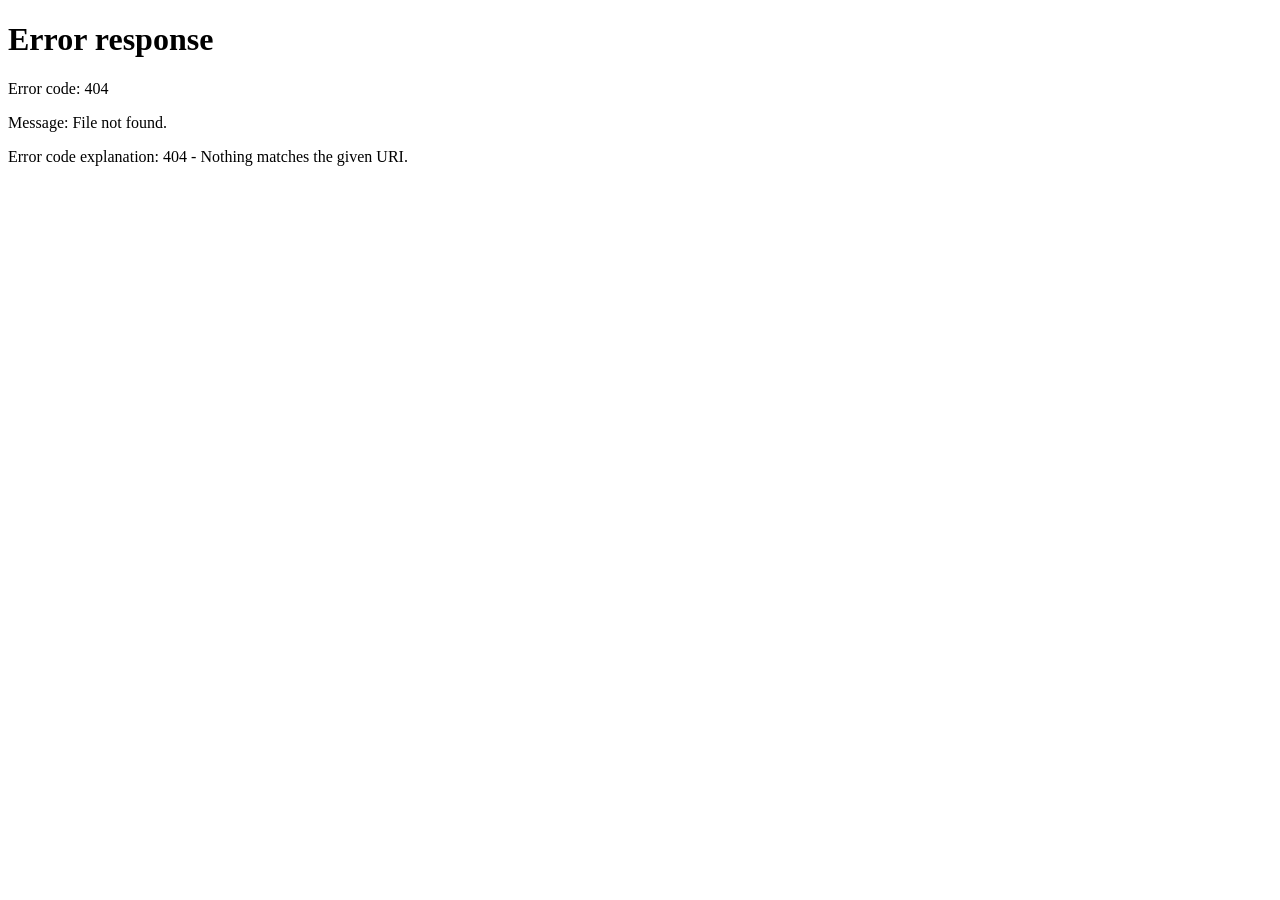
==== frontend/companies.html @ 8419b33c "feat: projeto inicial do sistema Help Desk" ====
<!DOCTYPE html>
<html lang="pt-BR">
<head>
  <meta charset="UTF-8"/>
  <meta name="viewport" content="width=device-width, initial-scale=1.0"/>
  <title>Empresas — Help Desk</title>
  <link rel="stylesheet" href="css/style.css"/>
</head>
<body>
<div class="layout">
  <aside class="sidebar">
    <div class="sidebar-header"><h1>🎫 Help Desk</h1><small>Sistema de Chamados</small></div>
    <nav class="sidebar-nav">
      <div class="nav-group-title">Menu</div>
      <a class="nav-item" data-page="dashboard" data-href="dashboard.html"><span class="icon">📊</span><span>Dashboard</span></a>
      <a class="nav-item" data-page="tickets" data-href="tickets.html"><span class="icon">🎫</span><span>Chamados</span></a>
      <a class="nav-item" data-page="new-ticket" data-href="new-ticket.html"><span class="icon">➕</span><span>Novo Chamado</span></a>
      <div class="nav-group-title">Gestão</div>
      <a class="nav-item" data-page="equipments" data-href="equipments.html"><span class="icon">🖥️</span><span>Equipamentos</span></a>
      <a class="nav-item" data-page="companies" data-href="companies.html"><span class="icon">🏢</span><span>Empresas</span></a>
      <a class="nav-item" data-admin-only data-page="users" data-href="users.html"><span class="icon">👥</span><span>Usuários</span></a>
    </nav>
    <div class="sidebar-footer">
      <div class="user-info">
        <div class="avatar" id="sidebar-avatar">?</div>
        <div class="user-details">
          <div class="user-name" id="sidebar-user-name">—</div>
          <div class="user-nivel" id="sidebar-user-nivel">—</div>
        </div>
      </div>
      <button class="btn-logout" id="btn-logout">Sair</button>
    </div>
  </aside>

  <div class="main-content">
    <header class="topbar">
      <span class="topbar-title">🏢 Empresas</span>
      <button class="btn btn-primary btn-sm" id="btn-nova" data-admin-only>➕ Nova Empresa</button>
    </header>
    <main class="page-body">
      <div class="card">
        <div id="loading" class="loading"><div class="spinner"></div> Carregando...</div>
        <div class="table-container">
          <table>
            <thead>
              <tr><th>Nome</th><th>CNPJ</th><th>Telefone</th><th>Email</th><th>Status</th></tr>
            </thead>
            <tbody id="companies-tbody">
              <tr><td colspan="5" class="text-center text-muted">Carregando...</td></tr>
            </tbody>
          </table>
        </div>
      </div>
    </main>
  </div>
</div>

<div class="modal-overlay hidden" id="modal-company">
  <div class="modal">
    <div class="modal-header">
      <span class="modal-title">🏢 Nova Empresa</span>
      <button class="btn-icon" onclick="closeModal('modal-company')">✕</button>
    </div>
    <div class="modal-body">
      <div id="modal-alert"></div>
      <div class="form-group"><label>Nome *</label><input type="text" id="co-nome" placeholder="Razão social"/></div>
      <div class="form-row">
        <div class="form-group"><label>CNPJ</label><input type="text" id="co-cnpj" placeholder="00.000.000/0001-00"/></div>
        <div class="form-group"><label>Telefone</label><input type="text" id="co-tel" placeholder="(11) 9999-0000"/></div>
      </div>
      <div class="form-group"><label>Email</label><input type="email" id="co-email" placeholder="contato@empresa.com"/></div>
      <div class="form-group"><label>Endereço</label><input type="text" id="co-end" placeholder="Rua, número, cidade"/></div>
    </div>
    <div class="modal-footer">
      <button class="btn btn-outline" onclick="closeModal('modal-company')">Cancelar</button>
      <button class="btn btn-primary" id="btn-salvar-co">Salvar</button>
    </div>
  </div>
</div>

<div id="toast-container"></div>
<script src="js/api.js"></script>
<script src="js/utils.js"></script>
<script>
  requireAuth();
  initSidebar("companies");

  async function load() {
    try {
      const companies = await Companies.list();
      const tbody = document.getElementById("companies-tbody");
      if (!companies.length) {
        tbody.innerHTML = `<tr><td colspan="5" class="text-center text-muted">Nenhuma empresa cadastrada.</td></tr>`;
      } else {
        tbody.innerHTML = companies.map(c => `
          <tr>
            <td><strong>${c.nome}</strong></td>
            <td>${c.cnpj || "—"}</td>
            <td>${c.telefone || "—"}</td>
            <td>${c.email || "—"}</td>
            <td>${c.ativo ? '<span class="badge badge-resolvido">Ativa</span>' : '<span class="badge badge-fechado">Inativa</span>'}</td>
          </tr>`).join("");
      }
    } catch (err) {
      showToast("Erro: " + err.message, "error");
    } finally {
      document.getElementById("loading").classList.add("hidden");
    }
  }

  document.getElementById("btn-nova").addEventListener("click", () => openModal("modal-company"));
  document.getElementById("btn-salvar-co").addEventListener("click", async () => {
    const nome = document.getElementById("co-nome").value.trim();
    if (!nome) { showToast("Nome é obrigatório.", "error"); return; }
    try {
      await Companies.create({
        nome,
        cnpj: document.getElementById("co-cnpj").value || null,
        telefone: document.getElementById("co-tel").value || null,
        email: document.getElementById("co-email").value || null,
        endereco: document.getElementById("co-end").value || null,
      });
      closeModal("modal-company");
      showToast("Empresa cadastrada!", "success");
      load();
    } catch (err) {
      document.getElementById("modal-alert").innerHTML = `<div class="alert alert-error">${err.message}</div>`;
    }
  });

  load();
</script>
</body>
</html>
---- frontend/css/style.css ----
/* =============================================================
   HELP DESK SYSTEM — Estilos Globais
   Paleta: Azul corporativo + cinzas neutros
   ============================================================= */

/* Reset e variáveis CSS */
:root {
  --primary:       #1a73e8;
  --primary-dark:  #1557b0;
  --primary-light: #e8f0fe;
  --secondary:     #34a853;
  --danger:        #ea4335;
  --warning:       #fbbc04;
  --info:          #4285f4;

  --bg:            #f1f3f4;
  --card:          #ffffff;
  --border:        #dadce0;
  --text:          #202124;
  --text-muted:    #5f6368;
  --sidebar-bg:    #1a237e;
  --sidebar-text:  #c5cae9;
  --sidebar-hover: rgba(255,255,255,0.1);

  --radius:        8px;
  --shadow:        0 1px 3px rgba(0,0,0,.12), 0 1px 2px rgba(0,0,0,.10);
  --shadow-md:     0 4px 6px rgba(0,0,0,.1);
  --transition:    .2s ease;
}

*, *::before, *::after { box-sizing: border-box; margin: 0; padding: 0; }

body {
  font-family: 'Segoe UI', Roboto, Arial, sans-serif;
  background: var(--bg);
  color: var(--text);
  font-size: 14px;
  line-height: 1.5;
}

a { text-decoration: none; color: inherit; }

/* =============================================================
   LAYOUT PRINCIPAL (Sidebar + Conteúdo)
   ============================================================= */

.layout {
  display: flex;
  min-height: 100vh;
}

/* SIDEBAR */
.sidebar {
  width: 240px;
  background: var(--sidebar-bg);
  color: var(--sidebar-text);
  display: flex;
  flex-direction: column;
  position: fixed;
  top: 0; left: 0;
  height: 100vh;
  z-index: 100;
  transition: width var(--transition);
}

.sidebar-header {
  padding: 20px 16px;
  border-bottom: 1px solid rgba(255,255,255,0.1);
}

.sidebar-header h1 {
  font-size: 16px;
  font-weight: 700;
  color: #fff;
  line-height: 1.2;
}

.sidebar-header small {
  font-size: 11px;
  opacity: 0.7;
}

.sidebar-nav {
  flex: 1;
  padding: 12px 0;
  overflow-y: auto;
}

.nav-group-title {
  font-size: 11px;
  text-transform: uppercase;
  letter-spacing: .08em;
  opacity: 0.5;
  padding: 16px 16px 4px;
}

.nav-item {
  display: flex;
  align-items: center;
  gap: 10px;
  padding: 10px 16px;
  color: var(--sidebar-text);
  cursor: pointer;
  border-radius: 0 24px 24px 0;
  margin-right: 8px;
  transition: background var(--transition);
  font-size: 14px;
}

.nav-item:hover { background: var(--sidebar-hover); }
.nav-item.active { background: rgba(255,255,255,0.15); color: #fff; font-weight: 600; }

.nav-item .icon { font-size: 18px; width: 24px; text-align: center; }

.sidebar-footer {
  padding: 16px;
  border-top: 1px solid rgba(255,255,255,0.1);
}

.user-info {
  display: flex;
  align-items: center;
  gap: 10px;
  margin-bottom: 10px;
}

.avatar {
  width: 36px; height: 36px;
  background: var(--primary);
  border-radius: 50%;
  display: flex; align-items: center; justify-content: center;
  font-weight: 700; color: #fff; font-size: 14px;
}

.user-details { flex: 1; overflow: hidden; }
.user-name { font-size: 13px; color: #fff; font-weight: 600; white-space: nowrap; overflow: hidden; text-overflow: ellipsis; }
.user-nivel { font-size: 11px; opacity: 0.6; }

.btn-logout {
  width: 100%; padding: 8px; border: 1px solid rgba(255,255,255,0.2);
  background: transparent; color: var(--sidebar-text);
  border-radius: var(--radius); cursor: pointer; font-size: 13px;
  transition: background var(--transition);
}
.btn-logout:hover { background: rgba(255,255,255,0.1); }

/* CONTEÚDO PRINCIPAL */
.main-content {
  margin-left: 240px;
  flex: 1;
  display: flex;
  flex-direction: column;
}

.topbar {
  background: var(--card);
  border-bottom: 1px solid var(--border);
  padding: 0 24px;
  height: 56px;
  display: flex;
  align-items: center;
  justify-content: space-between;
  position: sticky;
  top: 0;
  z-index: 50;
  box-shadow: var(--shadow);
}

.topbar-title { font-size: 18px; font-weight: 600; }

.page-body {
  padding: 24px;
  flex: 1;
}

/* =============================================================
   CARDS
   ============================================================= */

.card {
  background: var(--card);
  border-radius: var(--radius);
  box-shadow: var(--shadow);
  padding: 20px;
  margin-bottom: 20px;
}

.card-header {
  display: flex;
  align-items: center;
  justify-content: space-between;
  margin-bottom: 16px;
  padding-bottom: 12px;
  border-bottom: 1px solid var(--border);
}

.card-title { font-size: 16px; font-weight: 600; }

/* =============================================================
   STATS CARDS (Dashboard)
   ============================================================= */

.stats-grid {
  display: grid;
  grid-template-columns: repeat(auto-fit, minmax(180px, 1fr));
  gap: 16px;
  margin-bottom: 24px;
}

.stat-card {
  background: var(--card);
  border-radius: var(--radius);
  padding: 20px;
  box-shadow: var(--shadow);
  display: flex;
  align-items: center;
  gap: 16px;
}

.stat-icon {
  width: 48px; height: 48px;
  border-radius: 12px;
  display: flex; align-items: center; justify-content: center;
  font-size: 24px;
  flex-shrink: 0;
}

.stat-icon.blue   { background: #e8f0fe; }
.stat-icon.green  { background: #e6f4ea; }
.stat-icon.red    { background: #fce8e6; }
.stat-icon.yellow { background: #fef7e0; }

.stat-value { font-size: 28px; font-weight: 700; line-height: 1; }
.stat-label { font-size: 12px; color: var(--text-muted); margin-top: 4px; }

/* =============================================================
   TABELAS
   ============================================================= */

.table-container { overflow-x: auto; }

table {
  width: 100%;
  border-collapse: collapse;
  font-size: 13px;
}

th {
  text-align: left;
  padding: 10px 12px;
  background: var(--bg);
  font-weight: 600;
  color: var(--text-muted);
  text-transform: uppercase;
  font-size: 11px;
  letter-spacing: .05em;
  border-bottom: 2px solid var(--border);
}

td {
  padding: 12px;
  border-bottom: 1px solid var(--border);
  vertical-align: middle;
}

tr:hover td { background: #f8f9fa; }
tr:last-child td { border-bottom: none; }

/* =============================================================
   BADGES (Status e Prioridade)
   ============================================================= */

.badge {
  display: inline-flex;
  align-items: center;
  padding: 3px 10px;
  border-radius: 99px;
  font-size: 11px;
  font-weight: 600;
  text-transform: uppercase;
  letter-spacing: .04em;
  white-space: nowrap;
}

/* Status */
.badge-aberto             { background: #e3f2fd; color: #1565c0; }
.badge-em_analise         { background: #fff3e0; color: #e65100; }
.badge-em_atendimento     { background: #e8f5e9; color: #2e7d32; }
.badge-aguardando_cliente { background: #fce4ec; color: #c62828; }
.badge-resolvido          { background: #e8f5e9; color: #1b5e20; }
.badge-fechado            { background: #f3e5f5; color: #4a148c; }

/* Prioridade */
.badge-baixa   { background: #e8f5e9; color: #388e3c; }
.badge-media   { background: #e3f2fd; color: #1976d2; }
.badge-alta    { background: #fff3e0; color: #f57c00; }
.badge-critica { background: #ffebee; color: #c62828; }

/* Nível */
.badge-n1    { background: #e0f2f1; color: #00695c; }
.badge-n2    { background: #ede7f6; color: #4527a0; }
.badge-n3    { background: #fbe9e7; color: #bf360c; }
.badge-admin { background: #263238; color: #eceff1; }

/* =============================================================
   BOTÕES
   ============================================================= */

.btn {
  display: inline-flex;
  align-items: center;
  gap: 6px;
  padding: 8px 16px;
  border-radius: var(--radius);
  border: none;
  cursor: pointer;
  font-size: 13px;
  font-weight: 600;
  transition: all var(--transition);
  white-space: nowrap;
}

.btn-primary { background: var(--primary); color: #fff; }
.btn-primary:hover { background: var(--primary-dark); }

.btn-success { background: var(--secondary); color: #fff; }
.btn-success:hover { background: #2d8f47; }

.btn-danger { background: var(--danger); color: #fff; }
.btn-danger:hover { background: #c5221f; }

.btn-outline {
  background: transparent;
  border: 1px solid var(--border);
  color: var(--text);
}
.btn-outline:hover { background: var(--bg); }

.btn-sm { padding: 5px 10px; font-size: 12px; }

.btn-icon {
  padding: 6px;
  border-radius: var(--radius);
  background: transparent;
  border: none;
  cursor: pointer;
  color: var(--text-muted);
  transition: all var(--transition);
  font-size: 16px;
}
.btn-icon:hover { background: var(--bg); color: var(--text); }

/* =============================================================
   FORMULÁRIOS
   ============================================================= */

.form-group { margin-bottom: 16px; }

label {
  display: block;
  font-size: 13px;
  font-weight: 600;
  color: var(--text-muted);
  margin-bottom: 6px;
}

input[type="text"],
input[type="email"],
input[type="password"],
select,
textarea {
  width: 100%;
  padding: 10px 12px;
  border: 1px solid var(--border);
  border-radius: var(--radius);
  font-size: 14px;
  color: var(--text);
  background: #fff;
  transition: border-color var(--transition), box-shadow var(--transition);
  font-family: inherit;
}

input:focus, select:focus, textarea:focus {
  outline: none;
  border-color: var(--primary);
  box-shadow: 0 0 0 3px rgba(26, 115, 232, 0.15);
}

textarea { resize: vertical; min-height: 100px; }

.form-row {
  display: grid;
  grid-template-columns: 1fr 1fr;
  gap: 16px;
}

.form-actions {
  display: flex;
  gap: 10px;
  justify-content: flex-end;
  padding-top: 16px;
  margin-top: 16px;
  border-top: 1px solid var(--border);
}

/* =============================================================
   ALERTAS / TOAST
   ============================================================= */

.alert {
  padding: 12px 16px;
  border-radius: var(--radius);
  margin-bottom: 16px;
  font-size: 13px;
  display: flex;
  align-items: center;
  gap: 10px;
}

.alert-error   { background: #fce8e6; color: #c5221f; border-left: 4px solid #ea4335; }
.alert-success { background: #e6f4ea; color: #137333; border-left: 4px solid #34a853; }
.alert-info    { background: var(--primary-light); color: #174ea6; border-left: 4px solid var(--primary); }
.alert-warning { background: #fef7e0; color: #7d5700; border-left: 4px solid var(--warning); }

/* Toast notifications */
#toast-container {
  position: fixed;
  bottom: 24px;
  right: 24px;
  z-index: 9999;
  display: flex;
  flex-direction: column;
  gap: 10px;
}

.toast {
  padding: 12px 20px;
  border-radius: var(--radius);
  box-shadow: var(--shadow-md);
  font-size: 13px;
  font-weight: 600;
  min-width: 260px;
  animation: slideIn .3s ease;
}

.toast-success { background: #34a853; color: #fff; }
.toast-error   { background: #ea4335; color: #fff; }
.toast-info    { background: var(--primary); color: #fff; }

@keyframes slideIn {
  from { transform: translateX(100%); opacity: 0; }
  to   { transform: translateX(0); opacity: 1; }
}

/* =============================================================
   HISTÓRICO DE CHAMADO
   ============================================================= */

.timeline { position: relative; padding-left: 24px; }

.timeline::before {
  content: '';
  position: absolute;
  left: 9px; top: 0; bottom: 0;
  width: 2px;
  background: var(--border);
}

.timeline-item {
  position: relative;
  margin-bottom: 20px;
}

.timeline-dot {
  position: absolute;
  left: -24px;
  top: 4px;
  width: 14px; height: 14px;
  border-radius: 50%;
  background: var(--primary);
  border: 2px solid #fff;
  box-shadow: 0 0 0 2px var(--primary);
}

.timeline-header {
  display: flex;
  align-items: baseline;
  gap: 8px;
  margin-bottom: 4px;
}

.timeline-user { font-weight: 700; font-size: 13px; }
.timeline-action { color: var(--text-muted); font-size: 12px; }
.timeline-date { font-size: 11px; color: var(--text-muted); margin-left: auto; }

.timeline-body {
  background: var(--bg);
  border-radius: var(--radius);
  padding: 10px 12px;
  font-size: 13px;
  color: var(--text);
}

/* =============================================================
   MODAL
   ============================================================= */

.modal-overlay {
  position: fixed; inset: 0;
  background: rgba(0,0,0,0.4);
  display: flex; align-items: center; justify-content: center;
  z-index: 200;
  padding: 20px;
}

.modal {
  background: #fff;
  border-radius: var(--radius);
  box-shadow: 0 20px 40px rgba(0,0,0,0.2);
  width: 100%;
  max-width: 560px;
  max-height: 90vh;
  overflow-y: auto;
}

.modal-header {
  display: flex;
  align-items: center;
  justify-content: space-between;
  padding: 20px 24px 16px;
  border-bottom: 1px solid var(--border);
}

.modal-title { font-size: 17px; font-weight: 700; }

.modal-body { padding: 20px 24px; }

.modal-footer {
  padding: 16px 24px 20px;
  border-top: 1px solid var(--border);
  display: flex;
  gap: 10px;
  justify-content: flex-end;
}

/* =============================================================
   PÁGINA DE LOGIN
   ============================================================= */

.login-page {
  min-height: 100vh;
  background: linear-gradient(135deg, #1a237e 0%, #1a73e8 100%);
  display: flex;
  align-items: center;
  justify-content: center;
  padding: 20px;
}

.login-card {
  background: #fff;
  border-radius: 16px;
  padding: 40px;
  width: 100%;
  max-width: 400px;
  box-shadow: 0 20px 60px rgba(0,0,0,0.3);
}

.login-logo {
  text-align: center;
  margin-bottom: 32px;
}

.login-logo .icon { font-size: 48px; }
.login-logo h1 { font-size: 22px; font-weight: 700; margin-top: 8px; }
.login-logo p { color: var(--text-muted); font-size: 13px; }

/* =============================================================
   UTILITÁRIOS
   ============================================================= */

.hidden { display: none !important; }
.text-muted { color: var(--text-muted); }
.text-center { text-align: center; }
.text-right { text-align: right; }
.mt-1 { margin-top: 8px; }
.mt-2 { margin-top: 16px; }
.mt-3 { margin-top: 24px; }
.mb-1 { margin-bottom: 8px; }
.mb-2 { margin-bottom: 16px; }
.gap-2 { gap: 16px; }
.flex { display: flex; align-items: center; }
.flex-between { display: flex; align-items: center; justify-content: space-between; }
.flex-wrap { flex-wrap: wrap; }
.w-100 { width: 100%; }

.loading {
  display: flex;
  align-items: center;
  justify-content: center;
  padding: 40px;
  color: var(--text-muted);
  font-size: 14px;
  gap: 10px;
}

.spinner {
  width: 20px; height: 20px;
  border: 2px solid var(--border);
  border-top-color: var(--primary);
  border-radius: 50%;
  animation: spin .7s linear infinite;
}

@keyframes spin { to { transform: rotate(360deg); } }

/* Priority indicator line */
.ticket-row-critica td:first-child { border-left: 4px solid var(--danger); }
.ticket-row-alta td:first-child { border-left: 4px solid var(--warning); }
.ticket-row-media td:first-child { border-left: 4px solid var(--primary); }
.ticket-row-baixa td:first-child { border-left: 4px solid var(--secondary); }

/* Responsive */
@media (max-width: 768px) {
  .sidebar { width: 60px; }
  .sidebar-header h1, .nav-item span, .user-details { display: none; }
  .main-content { margin-left: 60px; }
  .stats-grid { grid-template-columns: 1fr 1fr; }
  .form-row { grid-template-columns: 1fr; }
}
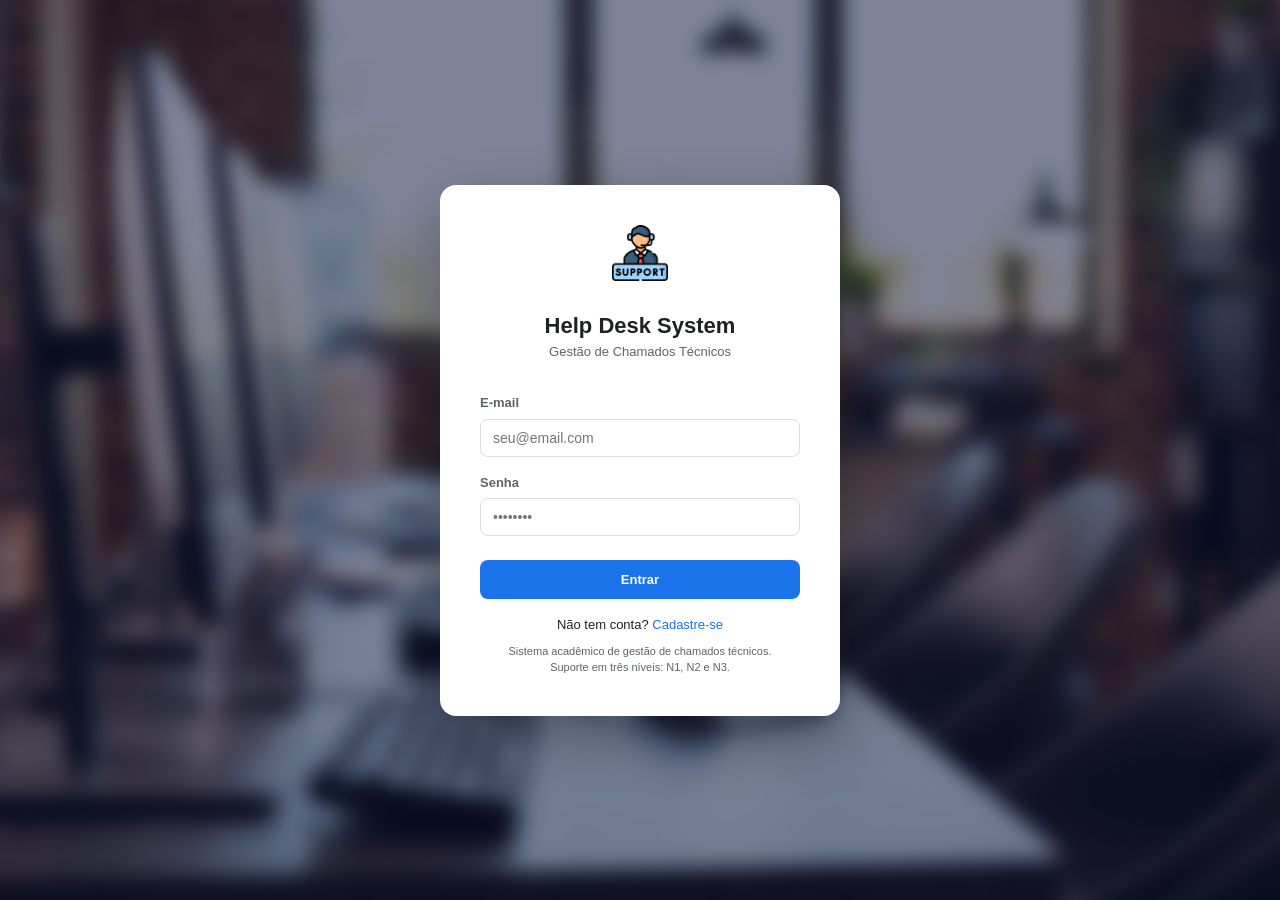
==== commit 98384aef: "feat: icone na sidebar, upload de fotos, background blur e edicao de usuarios" ====
--- a/frontend/companies.html
+++ b/frontend/companies.html
@@ -4,12 +4,13 @@
   <meta charset="UTF-8"/>
   <meta name="viewport" content="width=device-width, initial-scale=1.0"/>
   <title>Empresas — Help Desk</title>
+  <link rel="icon" href="img/help-desk.png" />
   <link rel="stylesheet" href="css/style.css"/>
 </head>
 <body>
 <div class="layout">
   <aside class="sidebar">
-    <div class="sidebar-header"><h1>🎫 Help Desk</h1><small>Sistema de Chamados</small></div>
+    <div class="sidebar-header"><h1><img src="img/help-desk.png" alt="" style="width:20px;height:20px;object-fit:contain;vertical-align:middle;margin-right:6px;">Help Desk</h1><small>Sistema de Chamados</small></div>
     <nav class="sidebar-nav">
       <div class="nav-group-title">Menu</div>
       <a class="nav-item" data-page="dashboard" data-href="dashboard.html"><span class="icon">📊</span><span>Dashboard</span></a>
--- a/frontend/css/style.css
+++ b/frontend/css/style.css
@@ -549,11 +549,38 @@
 
 .login-page {
   min-height: 100vh;
-  background: linear-gradient(135deg, #1a237e 0%, #1a73e8 100%);
+  position: relative;
   display: flex;
   align-items: center;
   justify-content: center;
   padding: 20px;
+  overflow: hidden;
+}
+
+/* Imagem de fundo com blur */
+.login-page::before {
+  content: '';
+  position: fixed;
+  inset: -30px;
+  background-image: url("../img/background helpdesk.jpg");
+  background-size: cover;
+  background-position: center;
+  filter: blur(10px);
+  z-index: 0;
+}
+
+/* Overlay escuro semi-transparente */
+.login-page::after {
+  content: '';
+  position: fixed;
+  inset: 0;
+  background: rgba(10, 20, 60, 0.50);
+  z-index: 1;
+}
+
+.login-page .login-card {
+  position: relative;
+  z-index: 2;
 }
 
 .login-card {
@@ -571,6 +598,7 @@
 }
 
 .login-logo .icon { font-size: 48px; }
+.login-logo .icon img { width: 56px; height: 56px; object-fit: contain; }
 .login-logo h1 { font-size: 22px; font-weight: 700; margin-top: 8px; }
 .login-logo p { color: var(--text-muted); font-size: 13px; }
 
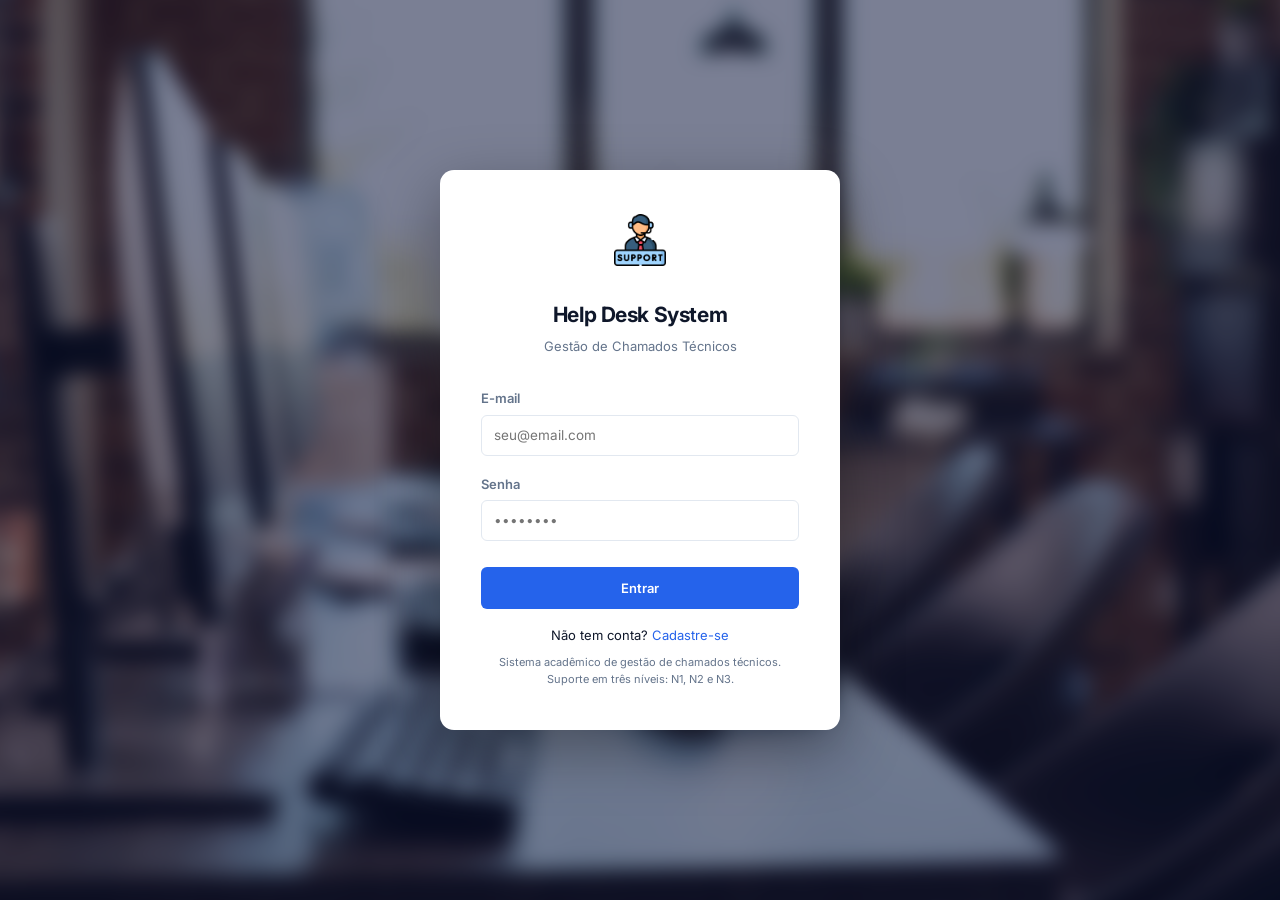
==== commit 4e9e2caa: "feat: kanban, SLA visual, notas internas, tempo de resolucao v1.4.0" ====
--- a/frontend/companies.html
+++ b/frontend/companies.html
@@ -15,11 +15,13 @@
       <div class="nav-group-title">Menu</div>
       <a class="nav-item" data-page="dashboard" data-href="dashboard.html"><span class="icon">📊</span><span>Dashboard</span></a>
       <a class="nav-item" data-page="tickets" data-href="tickets.html"><span class="icon">🎫</span><span>Chamados</span></a>
+      <a class="nav-item" data-page="kanban" data-href="kanban.html"><span class="icon">📋</span><span>Kanban</span></a>
       <a class="nav-item" data-page="new-ticket" data-href="new-ticket.html"><span class="icon">➕</span><span>Novo Chamado</span></a>
       <div class="nav-group-title">Gestão</div>
       <a class="nav-item" data-page="equipments" data-href="equipments.html"><span class="icon">🖥️</span><span>Equipamentos</span></a>
       <a class="nav-item" data-page="companies" data-href="companies.html"><span class="icon">🏢</span><span>Empresas</span></a>
       <a class="nav-item" data-admin-only data-page="users" data-href="users.html"><span class="icon">👥</span><span>Usuários</span></a>
+      <a class="nav-item" data-admin-only data-page="relatorios" data-href="relatorios.html"><span class="icon">📈</span><span>Relatórios</span></a>
     </nav>
     <div class="sidebar-footer">
       <div class="user-info">
@@ -44,7 +46,7 @@
         <div class="table-container">
           <table>
             <thead>
-              <tr><th>Nome</th><th>CNPJ</th><th>Telefone</th><th>Email</th><th>Status</th></tr>
+              <tr><th>Nome</th><th>CNPJ</th><th>Telefone</th><th>Email</th><th>Status</th><th></th></tr>
             </thead>
             <tbody id="companies-tbody">
               <tr><td colspan="5" class="text-center text-muted">Carregando...</td></tr>
@@ -93,6 +95,7 @@
       if (!companies.length) {
         tbody.innerHTML = `<tr><td colspan="5" class="text-center text-muted">Nenhuma empresa cadastrada.</td></tr>`;
       } else {
+        const isAdmin = getUser()?.nivel_suporte === "ADMIN";
         tbody.innerHTML = companies.map(c => `
           <tr>
             <td><strong>${c.nome}</strong></td>
@@ -100,6 +103,7 @@
             <td>${c.telefone || "—"}</td>
             <td>${c.email || "—"}</td>
             <td>${c.ativo ? '<span class="badge badge-resolvido">Ativa</span>' : '<span class="badge badge-fechado">Inativa</span>'}</td>
+            <td>${isAdmin ? `<button class="btn btn-sm" style="background:#fef2f2;color:#dc2626;border:1px solid #fecaca;" onclick="confirmarExclusao(${c.id}, '${c.nome.replace(/'/g,"\\'")}')">🗑️ Excluir</button>` : ''}</td>
           </tr>`).join("");
       }
     } catch (err) {
@@ -108,6 +112,13 @@
       document.getElementById("loading").classList.add("hidden");
     }
   }
+
+  window.confirmarExclusao = function(id, nome) {
+    if (!confirm(`Deseja excluir a empresa "${nome}"?`)) return;
+    Companies.delete(id)
+      .then(() => { showToast("Empresa excluída!", "success"); load(); })
+      .catch(err => showToast("Erro: " + err.message, "error"));
+  };
 
   document.getElementById("btn-nova").addEventListener("click", () => openModal("modal-company"));
   document.getElementById("btn-salvar-co").addEventListener("click", async () => {
--- a/frontend/css/style.css
+++ b/frontend/css/style.css
@@ -1,47 +1,54 @@
 /* =============================================================
-   HELP DESK SYSTEM — Estilos Globais
-   Paleta: Azul corporativo + cinzas neutros
-   ============================================================= */
-
-/* Reset e variáveis CSS */
+   HELP DESK SYSTEM — Estilos Globais v2.0
+   Design: Moderno, minimalista, padrão SaaS
+   Fonte: Inter (Google Fonts)
+   ============================================================= */
+
+@import url('https://fonts.googleapis.com/css2?family=Inter:wght@400;500;600;700&display=swap');
+
+/* ── Variáveis ────────────────────────────────────────────── */
 :root {
-  --primary:       #1a73e8;
-  --primary-dark:  #1557b0;
-  --primary-light: #e8f0fe;
-  --secondary:     #34a853;
-  --danger:        #ea4335;
-  --warning:       #fbbc04;
-  --info:          #4285f4;
-
-  --bg:            #f1f3f4;
-  --card:          #ffffff;
-  --border:        #dadce0;
-  --text:          #202124;
-  --text-muted:    #5f6368;
-  --sidebar-bg:    #1a237e;
-  --sidebar-text:  #c5cae9;
-  --sidebar-hover: rgba(255,255,255,0.1);
-
-  --radius:        8px;
-  --shadow:        0 1px 3px rgba(0,0,0,.12), 0 1px 2px rgba(0,0,0,.10);
-  --shadow-md:     0 4px 6px rgba(0,0,0,.1);
-  --transition:    .2s ease;
+  --primary:        #2563eb;
+  --primary-dark:   #1d4ed8;
+  --primary-light:  #eff6ff;
+  --secondary:      #16a34a;
+  --danger:         #dc2626;
+  --warning:        #d97706;
+  --info:           #0ea5e9;
+
+  --bg:             #f8fafc;
+  --card:           #ffffff;
+  --border:         #e2e8f0;
+  --text:           #0f172a;
+  --text-muted:     #64748b;
+  --sidebar-bg:     #0f172a;
+  --sidebar-text:   #94a3b8;
+  --sidebar-hover:  rgba(255,255,255,0.07);
+  --sidebar-active: rgba(255,255,255,0.12);
+
+  --radius:         10px;
+  --radius-sm:      6px;
+  --shadow:         0 1px 3px rgba(0,0,0,0.07), 0 1px 2px rgba(0,0,0,0.05);
+  --shadow-md:      0 4px 12px rgba(0,0,0,0.1);
+  --shadow-lg:      0 10px 30px rgba(0,0,0,0.15);
+  --transition:     .18s ease;
 }
 
 *, *::before, *::after { box-sizing: border-box; margin: 0; padding: 0; }
 
 body {
-  font-family: 'Segoe UI', Roboto, Arial, sans-serif;
+  font-family: 'Inter', 'Segoe UI', system-ui, sans-serif;
   background: var(--bg);
   color: var(--text);
   font-size: 14px;
-  line-height: 1.5;
+  line-height: 1.6;
+  -webkit-font-smoothing: antialiased;
 }
 
 a { text-decoration: none; color: inherit; }
 
 /* =============================================================
-   LAYOUT PRINCIPAL (Sidebar + Conteúdo)
+   LAYOUT
    ============================================================= */
 
 .layout {
@@ -49,7 +56,7 @@
   min-height: 100vh;
 }
 
-/* SIDEBAR */
+/* ── Sidebar ────────────────────────────────────────────────── */
 .sidebar {
   width: 240px;
   background: var(--sidebar-bg);
@@ -60,61 +67,84 @@
   top: 0; left: 0;
   height: 100vh;
   z-index: 100;
-  transition: width var(--transition);
 }
 
 .sidebar-header {
-  padding: 20px 16px;
-  border-bottom: 1px solid rgba(255,255,255,0.1);
+  padding: 22px 18px 18px;
+  border-bottom: 1px solid rgba(255,255,255,0.07);
 }
 
 .sidebar-header h1 {
-  font-size: 16px;
+  font-size: 15px;
   font-weight: 700;
-  color: #fff;
-  line-height: 1.2;
+  color: #f1f5f9;
+  line-height: 1.3;
+  letter-spacing: -0.01em;
 }
 
 .sidebar-header small {
   font-size: 11px;
-  opacity: 0.7;
+  opacity: 0.45;
+  letter-spacing: 0.02em;
 }
 
 .sidebar-nav {
   flex: 1;
-  padding: 12px 0;
+  padding: 10px 0;
   overflow-y: auto;
 }
 
+.sidebar-nav::-webkit-scrollbar { width: 4px; }
+.sidebar-nav::-webkit-scrollbar-track { background: transparent; }
+.sidebar-nav::-webkit-scrollbar-thumb { background: rgba(255,255,255,0.1); border-radius: 99px; }
+
 .nav-group-title {
-  font-size: 11px;
+  font-size: 10px;
+  font-weight: 600;
   text-transform: uppercase;
-  letter-spacing: .08em;
-  opacity: 0.5;
-  padding: 16px 16px 4px;
+  letter-spacing: .1em;
+  opacity: 0.35;
+  padding: 18px 18px 6px;
 }
 
 .nav-item {
   display: flex;
   align-items: center;
   gap: 10px;
-  padding: 10px 16px;
+  padding: 9px 18px;
   color: var(--sidebar-text);
   cursor: pointer;
-  border-radius: 0 24px 24px 0;
-  margin-right: 8px;
-  transition: background var(--transition);
-  font-size: 14px;
-}
-
-.nav-item:hover { background: var(--sidebar-hover); }
-.nav-item.active { background: rgba(255,255,255,0.15); color: #fff; font-weight: 600; }
-
-.nav-item .icon { font-size: 18px; width: 24px; text-align: center; }
-
+  border-radius: 0 8px 8px 0;
+  margin-right: 10px;
+  transition: background var(--transition), color var(--transition);
+  font-size: 13.5px;
+  font-weight: 500;
+}
+
+.nav-item:hover {
+  background: var(--sidebar-hover);
+  color: #e2e8f0;
+}
+
+.nav-item.active {
+  background: var(--sidebar-active);
+  color: #f1f5f9;
+  font-weight: 600;
+}
+
+.nav-item .icon {
+  font-size: 16px;
+  width: 22px;
+  text-align: center;
+  opacity: 0.8;
+}
+
+.nav-item.active .icon { opacity: 1; }
+
+/* ── Sidebar footer ─────────────────────────────────────────── */
 .sidebar-footer {
-  padding: 16px;
-  border-top: 1px solid rgba(255,255,255,0.1);
+  padding: 14px 16px;
+  border-top: 1px solid rgba(255,255,255,0.07);
 }
 
 .user-info {
@@ -125,51 +155,68 @@
 }
 
 .avatar {
-  width: 36px; height: 36px;
+  width: 34px; height: 34px;
   background: var(--primary);
-  border-radius: 50%;
+  border-radius: 8px;
   display: flex; align-items: center; justify-content: center;
-  font-weight: 700; color: #fff; font-size: 14px;
+  font-weight: 700; color: #fff; font-size: 13px;
+  flex-shrink: 0;
 }
 
 .user-details { flex: 1; overflow: hidden; }
-.user-name { font-size: 13px; color: #fff; font-weight: 600; white-space: nowrap; overflow: hidden; text-overflow: ellipsis; }
-.user-nivel { font-size: 11px; opacity: 0.6; }
+.user-name { font-size: 13px; color: #f1f5f9; font-weight: 600; white-space: nowrap; overflow: hidden; text-overflow: ellipsis; }
+.user-nivel { font-size: 11px; opacity: 0.45; margin-top: 1px; }
 
 .btn-logout {
-  width: 100%; padding: 8px; border: 1px solid rgba(255,255,255,0.2);
-  background: transparent; color: var(--sidebar-text);
-  border-radius: var(--radius); cursor: pointer; font-size: 13px;
-  transition: background var(--transition);
-}
-.btn-logout:hover { background: rgba(255,255,255,0.1); }
-
-/* CONTEÚDO PRINCIPAL */
+  width: 100%;
+  padding: 8px;
+  border: 1px solid rgba(255,255,255,0.1);
+  background: transparent;
+  color: var(--sidebar-text);
+  border-radius: var(--radius-sm);
+  cursor: pointer;
+  font-size: 12.5px;
+  font-family: inherit;
+  font-weight: 500;
+  transition: background var(--transition), color var(--transition);
+}
+.btn-logout:hover {
+  background: rgba(255,255,255,0.08);
+  color: #f1f5f9;
+}
+
+/* ── Conteúdo principal ─────────────────────────────────────── */
 .main-content {
   margin-left: 240px;
   flex: 1;
   display: flex;
   flex-direction: column;
+  min-width: 0;
 }
 
 .topbar {
   background: var(--card);
   border-bottom: 1px solid var(--border);
-  padding: 0 24px;
-  height: 56px;
+  padding: 0 28px;
+  height: 58px;
   display: flex;
   align-items: center;
   justify-content: space-between;
   position: sticky;
   top: 0;
   z-index: 50;
-  box-shadow: var(--shadow);
-}
-
-.topbar-title { font-size: 18px; font-weight: 600; }
+  box-shadow: 0 1px 0 var(--border);
+}
+
+.topbar-title {
+  font-size: 16px;
+  font-weight: 600;
+  color: var(--text);
+  letter-spacing: -0.01em;
+}
 
 .page-body {
-  padding: 24px;
+  padding: 28px;
   flex: 1;
 }
 
@@ -181,7 +228,8 @@
   background: var(--card);
   border-radius: var(--radius);
   box-shadow: var(--shadow);
-  padding: 20px;
+  border: 1px solid var(--border);
+  padding: 24px;
   margin-bottom: 20px;
 }
 
@@ -189,20 +237,25 @@
   display: flex;
   align-items: center;
   justify-content: space-between;
-  margin-bottom: 16px;
-  padding-bottom: 12px;
+  margin-bottom: 18px;
+  padding-bottom: 14px;
   border-bottom: 1px solid var(--border);
 }
 
-.card-title { font-size: 16px; font-weight: 600; }
-
-/* =============================================================
-   STATS CARDS (Dashboard)
+.card-title {
+  font-size: 15px;
+  font-weight: 600;
+  color: var(--text);
+  letter-spacing: -0.01em;
+}
+
+/* =============================================================
+   STAT CARDS (Dashboard) — design moderno com borda colorida
    ============================================================= */
 
 .stats-grid {
   display: grid;
-  grid-template-columns: repeat(auto-fit, minmax(180px, 1fr));
+  grid-template-columns: repeat(auto-fit, minmax(200px, 1fr));
   gap: 16px;
   margin-bottom: 24px;
 }
@@ -210,28 +263,97 @@
 .stat-card {
   background: var(--card);
   border-radius: var(--radius);
-  padding: 20px;
+  padding: 22px 24px;
   box-shadow: var(--shadow);
-  display: flex;
-  align-items: center;
-  gap: 16px;
-}
-
-.stat-icon {
-  width: 48px; height: 48px;
-  border-radius: 12px;
-  display: flex; align-items: center; justify-content: center;
-  font-size: 24px;
-  flex-shrink: 0;
-}
-
-.stat-icon.blue   { background: #e8f0fe; }
-.stat-icon.green  { background: #e6f4ea; }
-.stat-icon.red    { background: #fce8e6; }
-.stat-icon.yellow { background: #fef7e0; }
-
-.stat-value { font-size: 28px; font-weight: 700; line-height: 1; }
-.stat-label { font-size: 12px; color: var(--text-muted); margin-top: 4px; }
+  border: 1px solid var(--border);
+  border-left: 4px solid var(--border);
+  display: flex;
+  flex-direction: column;
+  gap: 8px;
+  transition: box-shadow var(--transition), transform var(--transition);
+}
+
+.stat-card:hover {
+  box-shadow: var(--shadow-md);
+  transform: translateY(-1px);
+}
+
+.stat-card.stat-blue   { border-left-color: var(--primary); }
+.stat-card.stat-red    { border-left-color: var(--danger); }
+.stat-card.stat-yellow { border-left-color: var(--warning); }
+.stat-card.stat-green  { border-left-color: var(--secondary); }
+
+.stat-label {
+  font-size: 12px;
+  font-weight: 600;
+  color: var(--text-muted);
+  text-transform: uppercase;
+  letter-spacing: 0.06em;
+}
+
+.stat-value {
+  font-size: 34px;
+  font-weight: 700;
+  line-height: 1;
+  color: var(--text);
+  letter-spacing: -0.02em;
+}
+
+.stat-sub {
+  font-size: 12px;
+  color: var(--text-muted);
+  display: flex;
+  align-items: center;
+  gap: 4px;
+}
+
+/* Dropdown de nível */
+.stat-dropdown-trigger {
+  font-size: 12px;
+  font-weight: 500;
+  color: var(--primary);
+  cursor: pointer;
+  display: flex;
+  align-items: center;
+  gap: 4px;
+  margin-top: 2px;
+  user-select: none;
+}
+
+.stat-dropdown-trigger:hover { color: var(--primary-dark); }
+
+.nivel-dropdown {
+  position: absolute;
+  top: calc(100% + 6px);
+  left: 0; right: 0;
+  background: var(--card);
+  border: 1px solid var(--border);
+  border-radius: var(--radius);
+  z-index: 20;
+  box-shadow: var(--shadow-md);
+  overflow: hidden;
+}
+
+.nivel-dropdown-item {
+  padding: 11px 16px;
+  display: flex;
+  justify-content: space-between;
+  align-items: center;
+  cursor: pointer;
+  font-size: 13px;
+  transition: background var(--transition);
+  border-bottom: 1px solid var(--border);
+}
+
+.nivel-dropdown-item:last-child { border-bottom: none; }
+
+.nivel-dropdown-item:hover { background: var(--bg); }
+
+.nivel-dropdown-item strong {
+  font-weight: 700;
+  font-size: 15px;
+  color: var(--text);
+}
 
 /* =============================================================
    TABELAS
@@ -247,33 +369,40 @@
 
 th {
   text-align: left;
-  padding: 10px 12px;
+  padding: 10px 14px;
   background: var(--bg);
   font-weight: 600;
   color: var(--text-muted);
   text-transform: uppercase;
-  font-size: 11px;
-  letter-spacing: .05em;
-  border-bottom: 2px solid var(--border);
+  font-size: 10.5px;
+  letter-spacing: .06em;
+  border-bottom: 1px solid var(--border);
+  white-space: nowrap;
 }
 
 td {
-  padding: 12px;
+  padding: 13px 14px;
   border-bottom: 1px solid var(--border);
   vertical-align: middle;
-}
-
-tr:hover td { background: #f8f9fa; }
-tr:last-child td { border-bottom: none; }
-
-/* =============================================================
-   BADGES (Status e Prioridade)
+  color: var(--text);
+}
+
+tbody tr {
+  cursor: pointer;
+  transition: background var(--transition);
+}
+
+tbody tr:hover td { background: #f8fafc; }
+tbody tr:last-child td { border-bottom: none; }
+
+/* =============================================================
+   BADGES
    ============================================================= */
 
 .badge {
   display: inline-flex;
   align-items: center;
-  padding: 3px 10px;
+  padding: 3px 9px;
   border-radius: 99px;
   font-size: 11px;
   font-weight: 600;
@@ -283,24 +412,24 @@
 }
 
 /* Status */
-.badge-aberto             { background: #e3f2fd; color: #1565c0; }
-.badge-em_analise         { background: #fff3e0; color: #e65100; }
-.badge-em_atendimento     { background: #e8f5e9; color: #2e7d32; }
-.badge-aguardando_cliente { background: #fce4ec; color: #c62828; }
-.badge-resolvido          { background: #e8f5e9; color: #1b5e20; }
-.badge-fechado            { background: #f3e5f5; color: #4a148c; }
+.badge-aberto             { background: #dbeafe; color: #1e40af; }
+.badge-em_analise         { background: #fef3c7; color: #92400e; }
+.badge-em_atendimento     { background: #d1fae5; color: #065f46; }
+.badge-aguardando_cliente { background: #fce7f3; color: #9d174d; }
+.badge-resolvido          { background: #d1fae5; color: #065f46; }
+.badge-fechado            { background: #f3e8ff; color: #6b21a8; }
 
 /* Prioridade */
-.badge-baixa   { background: #e8f5e9; color: #388e3c; }
-.badge-media   { background: #e3f2fd; color: #1976d2; }
-.badge-alta    { background: #fff3e0; color: #f57c00; }
-.badge-critica { background: #ffebee; color: #c62828; }
+.badge-baixa   { background: #dcfce7; color: #15803d; }
+.badge-media   { background: #dbeafe; color: #1d4ed8; }
+.badge-alta    { background: #ffedd5; color: #c2410c; }
+.badge-critica { background: #fee2e2; color: #b91c1c; }
 
 /* Nível */
-.badge-n1    { background: #e0f2f1; color: #00695c; }
-.badge-n2    { background: #ede7f6; color: #4527a0; }
-.badge-n3    { background: #fbe9e7; color: #bf360c; }
-.badge-admin { background: #263238; color: #eceff1; }
+.badge-n1    { background: #ccfbf1; color: #0f766e; }
+.badge-n2    { background: #ede9fe; color: #6d28d9; }
+.badge-n3    { background: #ffe4e6; color: #be123c; }
+.badge-admin { background: #1e293b; color: #cbd5e1; }
 
 /* =============================================================
    BOTÕES
@@ -311,42 +440,51 @@
   align-items: center;
   gap: 6px;
   padding: 8px 16px;
-  border-radius: var(--radius);
+  border-radius: var(--radius-sm);
   border: none;
   cursor: pointer;
   font-size: 13px;
   font-weight: 600;
+  font-family: inherit;
   transition: all var(--transition);
   white-space: nowrap;
-}
+  line-height: 1.4;
+}
+
+.btn:active { transform: scale(0.98); }
 
 .btn-primary { background: var(--primary); color: #fff; }
 .btn-primary:hover { background: var(--primary-dark); }
 
 .btn-success { background: var(--secondary); color: #fff; }
-.btn-success:hover { background: #2d8f47; }
+.btn-success:hover { background: #15803d; }
 
 .btn-danger { background: var(--danger); color: #fff; }
-.btn-danger:hover { background: #c5221f; }
+.btn-danger:hover { background: #b91c1c; }
 
 .btn-outline {
   background: transparent;
   border: 1px solid var(--border);
+  color: var(--text-muted);
+}
+.btn-outline:hover {
+  background: var(--bg);
   color: var(--text);
-}
-.btn-outline:hover { background: var(--bg); }
+  border-color: #cbd5e1;
+}
 
 .btn-sm { padding: 5px 10px; font-size: 12px; }
 
 .btn-icon {
   padding: 6px;
-  border-radius: var(--radius);
+  border-radius: var(--radius-sm);
   background: transparent;
   border: none;
   cursor: pointer;
   color: var(--text-muted);
   transition: all var(--transition);
   font-size: 16px;
+  font-family: inherit;
 }
 .btn-icon:hover { background: var(--bg); color: var(--text); }
 
@@ -354,7 +492,7 @@
    FORMULÁRIOS
    ============================================================= */
 
-.form-group { margin-bottom: 16px; }
+.form-group { margin-bottom: 18px; }
 
 label {
   display: block;
@@ -367,23 +505,25 @@
 input[type="text"],
 input[type="email"],
 input[type="password"],
+input[type="date"],
 select,
 textarea {
   width: 100%;
-  padding: 10px 12px;
+  padding: 9px 12px;
   border: 1px solid var(--border);
-  border-radius: var(--radius);
-  font-size: 14px;
+  border-radius: var(--radius-sm);
+  font-size: 13.5px;
   color: var(--text);
   background: #fff;
   transition: border-color var(--transition), box-shadow var(--transition);
   font-family: inherit;
+  line-height: 1.5;
 }
 
 input:focus, select:focus, textarea:focus {
   outline: none;
   border-color: var(--primary);
-  box-shadow: 0 0 0 3px rgba(26, 115, 232, 0.15);
+  box-shadow: 0 0 0 3px rgba(37, 99, 235, 0.12);
 }
 
 textarea { resize: vertical; min-height: 100px; }
@@ -398,31 +538,31 @@
   display: flex;
   gap: 10px;
   justify-content: flex-end;
-  padding-top: 16px;
-  margin-top: 16px;
+  padding-top: 18px;
+  margin-top: 18px;
   border-top: 1px solid var(--border);
 }
 
 /* =============================================================
-   ALERTAS / TOAST
+   ALERTAS E TOASTS
    ============================================================= */
 
 .alert {
   padding: 12px 16px;
-  border-radius: var(--radius);
+  border-radius: var(--radius-sm);
   margin-bottom: 16px;
   font-size: 13px;
   display: flex;
-  align-items: center;
+  align-items: flex-start;
   gap: 10px;
-}
-
-.alert-error   { background: #fce8e6; color: #c5221f; border-left: 4px solid #ea4335; }
-.alert-success { background: #e6f4ea; color: #137333; border-left: 4px solid #34a853; }
-.alert-info    { background: var(--primary-light); color: #174ea6; border-left: 4px solid var(--primary); }
-.alert-warning { background: #fef7e0; color: #7d5700; border-left: 4px solid var(--warning); }
-
-/* Toast notifications */
+  line-height: 1.5;
+}
+
+.alert-error   { background: #fef2f2; color: #991b1b; border-left: 3px solid var(--danger); }
+.alert-success { background: #f0fdf4; color: #166534; border-left: 3px solid var(--secondary); }
+.alert-info    { background: var(--primary-light); color: #1e40af; border-left: 3px solid var(--primary); }
+.alert-warning { background: #fffbeb; color: #92400e; border-left: 3px solid var(--warning); }
+
 #toast-container {
   position: fixed;
   bottom: 24px;
@@ -440,42 +580,44 @@
   font-size: 13px;
   font-weight: 600;
   min-width: 260px;
-  animation: slideIn .3s ease;
-}
-
-.toast-success { background: #34a853; color: #fff; }
-.toast-error   { background: #ea4335; color: #fff; }
+  max-width: 360px;
+  animation: slideIn .25s ease;
+}
+
+.toast-success { background: var(--secondary); color: #fff; }
+.toast-error   { background: var(--danger); color: #fff; }
 .toast-info    { background: var(--primary); color: #fff; }
 
 @keyframes slideIn {
-  from { transform: translateX(100%); opacity: 0; }
+  from { transform: translateX(110%); opacity: 0; }
   to   { transform: translateX(0); opacity: 1; }
 }
 
 /* =============================================================
-   HISTÓRICO DE CHAMADO
-   ============================================================= */
-
-.timeline { position: relative; padding-left: 24px; }
+   TIMELINE (Histórico do chamado)
+   ============================================================= */
+
+.timeline { position: relative; padding-left: 26px; }
 
 .timeline::before {
   content: '';
   position: absolute;
-  left: 9px; top: 0; bottom: 0;
+  left: 8px; top: 6px; bottom: 6px;
   width: 2px;
   background: var(--border);
+  border-radius: 2px;
 }
 
 .timeline-item {
   position: relative;
-  margin-bottom: 20px;
+  margin-bottom: 22px;
 }
 
 .timeline-dot {
   position: absolute;
-  left: -24px;
-  top: 4px;
-  width: 14px; height: 14px;
+  left: -26px;
+  top: 5px;
+  width: 12px; height: 12px;
   border-radius: 50%;
   background: var(--primary);
   border: 2px solid #fff;
@@ -485,20 +627,33 @@
 .timeline-header {
   display: flex;
   align-items: baseline;
-  gap: 8px;
-  margin-bottom: 4px;
-}
-
-.timeline-user { font-weight: 700; font-size: 13px; }
+  flex-wrap: wrap;
+  gap: 6px;
+  margin-bottom: 6px;
+}
+
+.timeline-user { font-weight: 700; font-size: 13px; color: var(--text); }
 .timeline-action { color: var(--text-muted); font-size: 12px; }
 .timeline-date { font-size: 11px; color: var(--text-muted); margin-left: auto; }
 
 .timeline-body {
   background: var(--bg);
-  border-radius: var(--radius);
-  padding: 10px 12px;
+  border: 1px solid var(--border);
+  border-radius: var(--radius-sm);
+  padding: 10px 14px;
   font-size: 13px;
   color: var(--text);
+  line-height: 1.5;
+}
+
+.timeline-interno .timeline-body {
+  background: #faf5ff;
+  border-color: #e9d5ff;
+}
+
+.timeline-dot-interno {
+  background: #7c3aed;
+  box-shadow: 0 0 0 2px #7c3aed;
 }
 
 /* =============================================================
@@ -507,20 +662,22 @@
 
 .modal-overlay {
   position: fixed; inset: 0;
-  background: rgba(0,0,0,0.4);
+  background: rgba(15,23,42,0.45);
   display: flex; align-items: center; justify-content: center;
   z-index: 200;
   padding: 20px;
+  backdrop-filter: blur(2px);
 }
 
 .modal {
   background: #fff;
   border-radius: var(--radius);
-  box-shadow: 0 20px 40px rgba(0,0,0,0.2);
+  box-shadow: var(--shadow-lg);
   width: 100%;
-  max-width: 560px;
+  max-width: 520px;
   max-height: 90vh;
   overflow-y: auto;
+  border: 1px solid var(--border);
 }
 
 .modal-header {
@@ -531,20 +688,22 @@
   border-bottom: 1px solid var(--border);
 }
 
-.modal-title { font-size: 17px; font-weight: 700; }
+.modal-title { font-size: 16px; font-weight: 700; letter-spacing: -0.01em; }
 
 .modal-body { padding: 20px 24px; }
 
 .modal-footer {
-  padding: 16px 24px 20px;
+  padding: 16px 24px;
   border-top: 1px solid var(--border);
   display: flex;
-  gap: 10px;
+  gap: 8px;
   justify-content: flex-end;
-}
-
-/* =============================================================
-   PÁGINA DE LOGIN
+  background: var(--bg);
+  border-radius: 0 0 var(--radius) var(--radius);
+}
+
+/* =============================================================
+   LOGIN
    ============================================================= */
 
 .login-page {
@@ -557,7 +716,6 @@
   overflow: hidden;
 }
 
-/* Imagem de fundo com blur */
 .login-page::before {
   content: '';
   position: fixed;
@@ -569,12 +727,11 @@
   z-index: 0;
 }
 
-/* Overlay escuro semi-transparente */
 .login-page::after {
   content: '';
   position: fixed;
   inset: 0;
-  background: rgba(10, 20, 60, 0.50);
+  background: rgba(10, 20, 60, 0.52);
   z-index: 1;
 }
 
@@ -585,11 +742,12 @@
 
 .login-card {
   background: #fff;
-  border-radius: 16px;
+  border-radius: 14px;
   padding: 40px;
   width: 100%;
   max-width: 400px;
-  box-shadow: 0 20px 60px rgba(0,0,0,0.3);
+  box-shadow: 0 20px 60px rgba(0,0,0,0.35);
+  border: 1px solid rgba(255,255,255,0.15);
 }
 
 .login-logo {
@@ -598,25 +756,34 @@
 }
 
 .login-logo .icon { font-size: 48px; }
-.login-logo .icon img { width: 56px; height: 56px; object-fit: contain; }
-.login-logo h1 { font-size: 22px; font-weight: 700; margin-top: 8px; }
-.login-logo p { color: var(--text-muted); font-size: 13px; }
+.login-logo .icon img { width: 52px; height: 52px; object-fit: contain; }
+.login-logo h1 { font-size: 21px; font-weight: 700; margin-top: 10px; letter-spacing: -0.02em; }
+.login-logo p { color: var(--text-muted); font-size: 13px; margin-top: 4px; }
+
+/* =============================================================
+   INDICADORES DE PRIORIDADE NA TABELA
+   ============================================================= */
+
+.ticket-row-critica td:first-child { border-left: 3px solid var(--danger); }
+.ticket-row-alta    td:first-child { border-left: 3px solid var(--warning); }
+.ticket-row-media   td:first-child { border-left: 3px solid var(--primary); }
+.ticket-row-baixa   td:first-child { border-left: 3px solid var(--secondary); }
 
 /* =============================================================
    UTILITÁRIOS
    ============================================================= */
 
-.hidden { display: none !important; }
-.text-muted { color: var(--text-muted); }
+.hidden  { display: none !important; }
+.text-muted  { color: var(--text-muted); }
 .text-center { text-align: center; }
-.text-right { text-align: right; }
+.text-right  { text-align: right; }
 .mt-1 { margin-top: 8px; }
 .mt-2 { margin-top: 16px; }
 .mt-3 { margin-top: 24px; }
 .mb-1 { margin-bottom: 8px; }
 .mb-2 { margin-bottom: 16px; }
 .gap-2 { gap: 16px; }
-.flex { display: flex; align-items: center; }
+.flex  { display: flex; align-items: center; }
 .flex-between { display: flex; align-items: center; justify-content: space-between; }
 .flex-wrap { flex-wrap: wrap; }
 .w-100 { width: 100%; }
@@ -625,33 +792,42 @@
   display: flex;
   align-items: center;
   justify-content: center;
-  padding: 40px;
+  padding: 48px;
   color: var(--text-muted);
-  font-size: 14px;
+  font-size: 13px;
   gap: 10px;
 }
 
 .spinner {
-  width: 20px; height: 20px;
+  width: 18px; height: 18px;
   border: 2px solid var(--border);
   border-top-color: var(--primary);
   border-radius: 50%;
-  animation: spin .7s linear infinite;
+  animation: spin .65s linear infinite;
 }
 
 @keyframes spin { to { transform: rotate(360deg); } }
 
-/* Priority indicator line */
-.ticket-row-critica td:first-child { border-left: 4px solid var(--danger); }
-.ticket-row-alta td:first-child { border-left: 4px solid var(--warning); }
-.ticket-row-media td:first-child { border-left: 4px solid var(--primary); }
-.ticket-row-baixa td:first-child { border-left: 4px solid var(--secondary); }
-
-/* Responsive */
+/* =============================================================
+   RESPONSIVO
+   ============================================================= */
+
 @media (max-width: 768px) {
-  .sidebar { width: 60px; }
-  .sidebar-header h1, .nav-item span, .user-details { display: none; }
-  .main-content { margin-left: 60px; }
+  .sidebar { width: 56px; }
+  .sidebar-header h1,
+  .sidebar-header small,
+  .nav-item span:not(.icon),
+  .nav-group-title,
+  .user-details,
+  .btn-logout { display: none; }
+  .nav-item { padding: 10px; justify-content: center; margin-right: 4px; border-radius: 8px; }
+  .main-content { margin-left: 56px; }
   .stats-grid { grid-template-columns: 1fr 1fr; }
   .form-row { grid-template-columns: 1fr; }
-}
+  .page-body { padding: 16px; }
+  .topbar { padding: 0 16px; }
+}
+
+@media (max-width: 480px) {
+  .stats-grid { grid-template-columns: 1fr; }
+}
